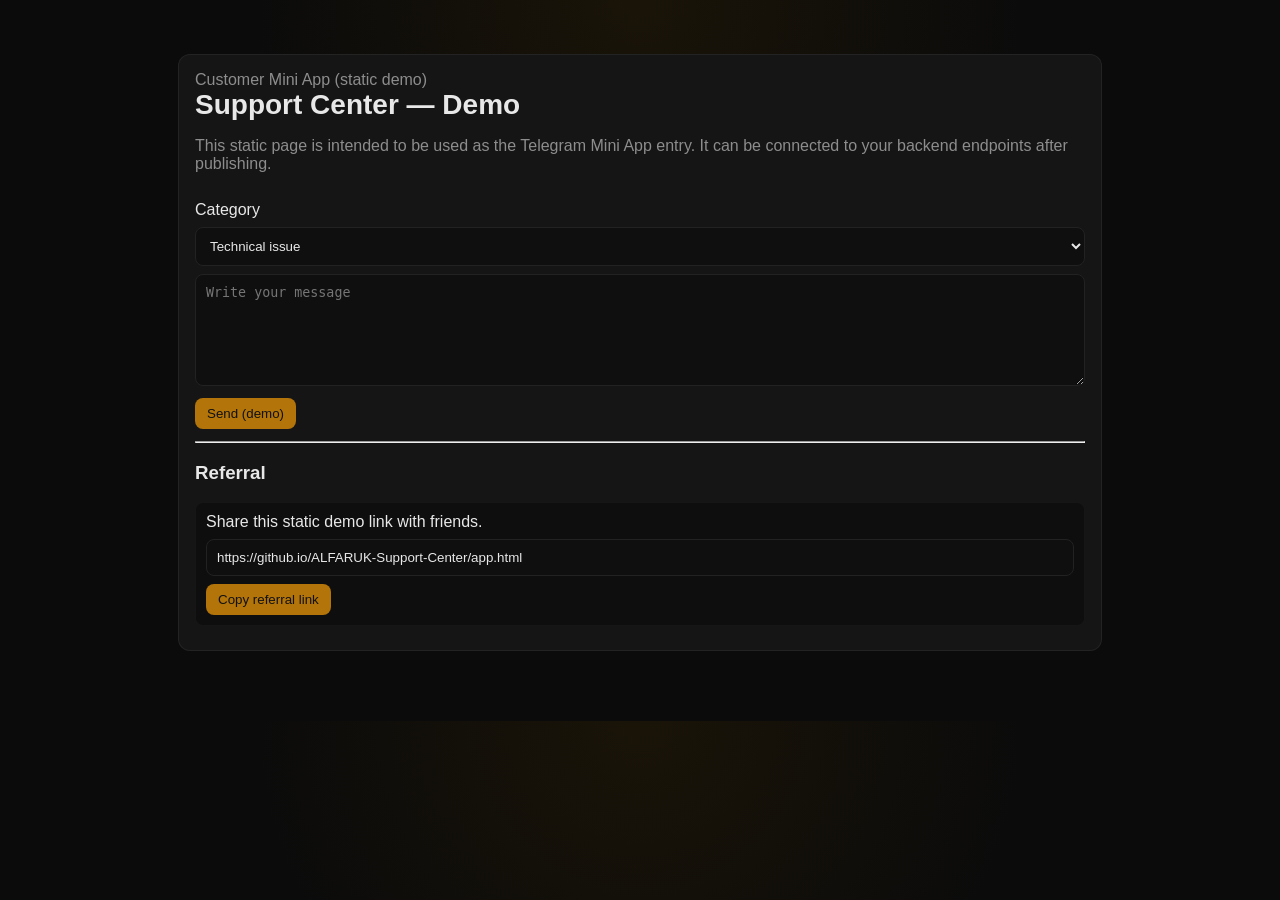
==== app.html @ af3d1cdc "Initial static site for ALFARUK Support Center" ====
<!doctype html>
<html lang="en">
<head>
  <meta charset="utf-8">
  <meta name="viewport" content="width=device-width,initial-scale=1" />
  <title>ALFARUK Support — Mini App</title>
  <link rel="stylesheet" href="styles.css">
</head>
<body>
  <main class="wrap">
    <div class="panel">
      <div class="soft">Customer Mini App (static demo)</div>
      <h1>Support Center — Demo</h1>
      <p class="soft">This static page is intended to be used as the Telegram Mini App entry. It can be connected to your backend endpoints after publishing.</p>
      <div style="height:12px"></div>
      <label>Category</label>
      <div style="height:8px"></div>
      <select id="category" class="input">
        <option value="technical">Technical issue</option>
        <option value="general">General inquiry</option>
        <option value="feedback">Feedback</option>
      </select>
      <div style="height:8px"></div>
      <textarea id="message" placeholder="Write your message" rows="6"></textarea>
      <div style="height:8px"></div>
      <button class="btn" id="sendBtn">Send (demo)</button>
      <div id="result" class="soft" style="margin-top:12px"></div>
      <hr />
      <h3>Referral</h3>
      <div class="item">
        <div id="refText">Share this static demo link with friends.</div>
        <div style="height:8px"></div>
        <input id="refLink" class="input" value="https://github.io/ALFARUK-Support-Center/app.html" readonly />
        <div style="height:8px"></div>
        <button class="btn" id="copyRef">Copy referral link</button>
      </div>
    </div>
  </main>
  <script>
    document.getElementById('sendBtn').addEventListener('click', ()=>{
      const cat = document.getElementById('category').value;
      const msg = document.getElementById('message').value.trim();
      if(!msg){ document.getElementById('result').innerText='Please enter a message.'; return }
      // Demo behavior: show success and explain how to connect to backend
      document.getElementById('result').innerText = 'Demo sent. To enable real tickets, point this page to your backend /api/message endpoint.'
    })
    document.getElementById('copyRef').addEventListener('click', async ()=>{
      const v = document.getElementById('refLink').value;
      await navigator.clipboard.writeText(v);
      alert('Referral link copied');
    })
  </script>
</body>
</html>
---- styles.css ----
:root{--bg:#0b0b0b;--card:#151515;--primary:#b37409;--text:#e8e8e8;--muted:#8d8d8d}
*{box-sizing:border-box}body{margin:0;font-family:Inter,Arial,sans-serif;background:radial-gradient(circle at top,#1a1408,var(--bg) 40%);color:var(--text)}
.wrap{max-width:960px;margin:36px auto;padding:18px}
h1{font-size:28px;margin:0 0 8px}
.panel{background:var(--card);border:1px solid rgba(255,255,255,.06);border-radius:12px;padding:16px;margin-bottom:16px}
.btn{background:var(--primary);color:#111;padding:8px 12px;border-radius:8px;border:0;cursor:pointer}
.input,textarea{width:100%;padding:10px;border-radius:8px;border:1px solid #222;background:#0f0f0f;color:var(--text)}
.soft{color:var(--muted)}
.item{padding:10px;border:1px solid rgba(255,255,255,.03);border-radius:8px;background:#0e0e0e;margin-bottom:8px}
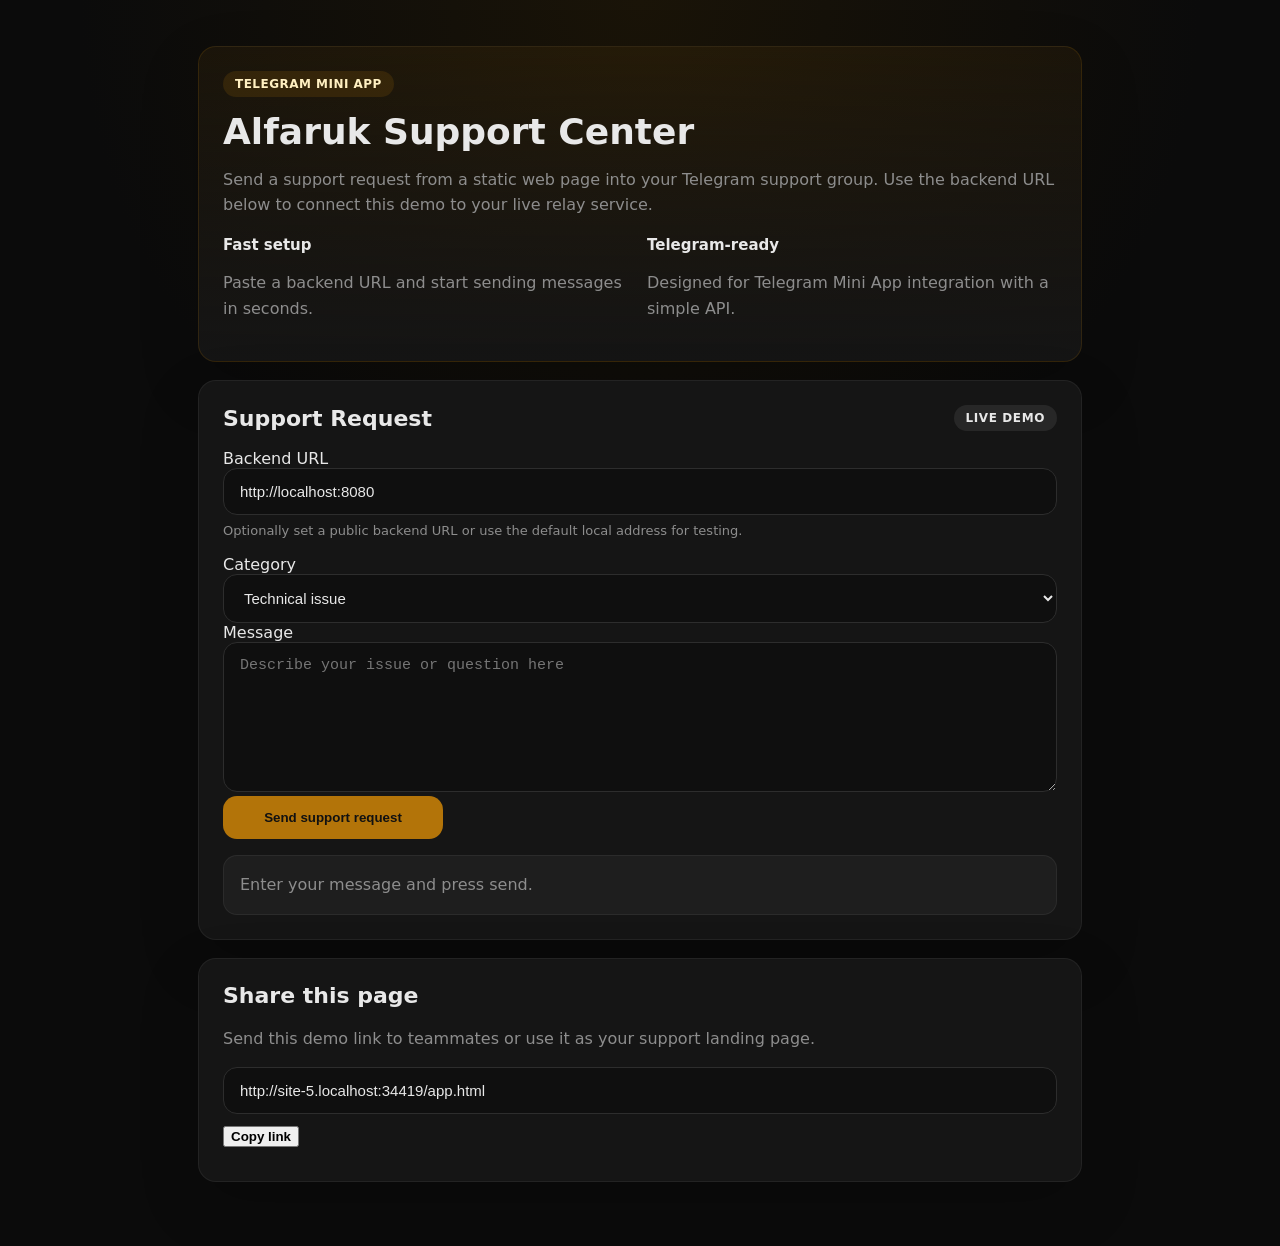
==== commit 22c95e16: "Enhance app.html UI/UX for the support mini app" ====
--- a/app.html
+++ b/app.html
@@ -8,47 +8,117 @@
 </head>
 <body>
   <main class="wrap">
-    <div class="panel">
-      <div class="soft">Customer Mini App (static demo)</div>
-      <h1>Support Center — Demo</h1>
-      <p class="soft">This static page is intended to be used as the Telegram Mini App entry. It can be connected to your backend endpoints after publishing.</p>
-      <div style="height:12px"></div>
-      <label>Category</label>
-      <div style="height:8px"></div>
+    <div class="panel hero-panel">
+      <span class="tag">Telegram Mini App</span>
+      <h1>Alfaruk Support Center</h1>
+      <p class="soft">Send a support request from a static web page into your Telegram support group. Use the backend URL below to connect this demo to your live relay service.</p>
+      <div class="info-grid">
+        <div>
+          <strong>Fast setup</strong>
+          <p class="soft">Paste a backend URL and start sending messages in seconds.</p>
+        </div>
+        <div>
+          <strong>Telegram-ready</strong>
+          <p class="soft">Designed for Telegram Mini App integration with a simple API.</p>
+        </div>
+      </div>
+    </div>
+
+    <div class="panel form-panel">
+      <div class="section-header">
+        <h2>Support Request</h2>
+        <span class="badge">Live demo</span>
+      </div>
+
+      <label for="backendInput">Backend URL</label>
+      <input id="backendInput" class="input" placeholder="https://your-backend.example" />
+      <p class="soft field-note">Optionally set a public backend URL or use the default local address for testing.</p>
+
+      <label for="category">Category</label>
       <select id="category" class="input">
-        <option value="technical">Technical issue</option>
-        <option value="general">General inquiry</option>
-        <option value="feedback">Feedback</option>
+        <option value="Technical Issue">Technical issue</option>
+        <option value="General Inquiry">General inquiry</option>
+        <option value="Feedback">Feedback</option>
       </select>
-      <div style="height:8px"></div>
-      <textarea id="message" placeholder="Write your message" rows="6"></textarea>
-      <div style="height:8px"></div>
-      <button class="btn" id="sendBtn">Send (demo)</button>
-      <div id="result" class="soft" style="margin-top:12px"></div>
-      <hr />
-      <h3>Referral</h3>
-      <div class="item">
-        <div id="refText">Share this static demo link with friends.</div>
-        <div style="height:8px"></div>
-        <input id="refLink" class="input" value="https://github.io/ALFARUK-Support-Center/app.html" readonly />
-        <div style="height:8px"></div>
-        <button class="btn" id="copyRef">Copy referral link</button>
+
+      <label for="message">Message</label>
+      <textarea id="message" placeholder="Describe your issue or question here" rows="6"></textarea>
+
+      <button class="btn action-btn" id="sendBtn">Send support request</button>
+      <div id="statusBox" class="status-box soft">Enter your message and press send.</div>
+    </div>
+
+    <div class="panel referral-panel">
+      <div class="section-header">
+        <h2>Share this page</h2>
       </div>
+      <p class="soft">Send this demo link to teammates or use it as your support landing page.</p>
+      <input id="refLink" class="input" readonly />
+      <button class="btn" id="copyRef">Copy link</button>
+      <div id="copyStatus" class="soft" style="margin-top:10px"></div>
     </div>
   </main>
   <script>
-    document.getElementById('sendBtn').addEventListener('click', ()=>{
+    const defaultBackend = (new URLSearchParams(window.location.search).get('backend')) || 'http://localhost:8080';
+    const backendInput = document.getElementById('backendInput');
+    const statusBox = document.getElementById('statusBox');
+    const copyStatus = document.getElementById('copyStatus');
+    const refLink = document.getElementById('refLink');
+
+    backendInput.value = defaultBackend;
+    refLink.value = window.location.href;
+
+    function getApiBase() {
+      const value = backendInput.value.trim();
+      return value ? value.replace(/\/$/, '') : defaultBackend;
+    }
+
+    function showStatus(message, isError = false) {
+      statusBox.textContent = message;
+      statusBox.classList.toggle('status-error', isError);
+    }
+
+    document.getElementById('sendBtn').addEventListener('click', async () => {
       const cat = document.getElementById('category').value;
       const msg = document.getElementById('message').value.trim();
-      if(!msg){ document.getElementById('result').innerText='Please enter a message.'; return }
-      // Demo behavior: show success and explain how to connect to backend
-      document.getElementById('result').innerText = 'Demo sent. To enable real tickets, point this page to your backend /api/message endpoint.'
-    })
-    document.getElementById('copyRef').addEventListener('click', async ()=>{
-      const v = document.getElementById('refLink').value;
-      await navigator.clipboard.writeText(v);
-      alert('Referral link copied');
-    })
+      if (!msg) {
+        showStatus('Please enter a message before sending.', true);
+        return;
+      }
+
+      showStatus('Sending your support request...', false);
+      const apiBase = getApiBase();
+
+      try {
+        const body = { user_id: 0, username: 'web', full_name: 'Web User', category: cat, message: msg };
+        const res = await fetch(`${apiBase}/api/ticket/submit`, {
+          method: 'POST',
+          headers: { 'Content-Type': 'application/json' },
+          body: JSON.stringify(body),
+        });
+        const data = await res.json();
+
+        if (!res.ok || data.status !== 'success') {
+          showStatus(data.error || 'Unable to send request. Check the backend URL and CORS.', true);
+          return;
+        }
+
+        showStatus('Message sent successfully. Check your Telegram support group for the reply.');
+        document.getElementById('message').value = '';
+      } catch (err) {
+        showStatus('Failed to send — confirm backend availability and CORS settings.', true);
+        console.error(err);
+      }
+    });
+
+    document.getElementById('copyRef').addEventListener('click', async () => {
+      try {
+        await navigator.clipboard.writeText(refLink.value);
+        copyStatus.textContent = 'Referral link copied to clipboard.';
+      } catch (err) {
+        copyStatus.textContent = 'Unable to copy automatically. Please copy manually.';
+      }
+    });
   </script>
 </body>
 </html>
--- a/styles.css
+++ b/styles.css
@@ -1,9 +1,33 @@
-:root{--bg:#0b0b0b;--card:#151515;--primary:#b37409;--text:#e8e8e8;--muted:#8d8d8d}
-*{box-sizing:border-box}body{margin:0;font-family:Inter,Arial,sans-serif;background:radial-gradient(circle at top,#1a1408,var(--bg) 40%);color:var(--text)}
-.wrap{max-width:960px;margin:36px auto;padding:18px}
-h1{font-size:28px;margin:0 0 8px}
-.panel{background:var(--card);border:1px solid rgba(255,255,255,.06);border-radius:12px;padding:16px;margin-bottom:16px}
-.btn{background:var(--primary);color:#111;padding:8px 12px;border-radius:8px;border:0;cursor:pointer}
-.input,textarea{width:100%;padding:10px;border-radius:8px;border:1px solid #222;background:#0f0f0f;color:var(--text)}
-.soft{color:var(--muted)}
-.item{padding:10px;border:1px solid rgba(255,255,255,.03);border-radius:8px;background:#0e0e0e;margin-bottom:8px}
+:root{
+  --bg:#0b0b0b;
+  --card:#151515;
+  --primary:#b37409;
+  --text:#e8e8e8;
+  --muted:#8d8d8d;
+  --border:#2d2d2d;
+  --accent:#fff0c2;
+}
+*{box-sizing:border-box}
+body{margin:0;font-family:Inter,system-ui,-apple-system,BlinkMacSystemFont,Segoe UI,Roboto,Arial,sans-serif;background:radial-gradient(circle at top,#1a1408,var(--bg) 40%);color:var(--text);min-height:100vh}
+.wrap{max-width:920px;margin:28px auto;padding:18px}
+.panel{background:var(--card);border:1px solid rgba(255,255,255,.06);border-radius:18px;padding:24px;margin-bottom:18px;box-shadow:0 22px 60px rgba(0,0,0,.18)}
+.hero-panel{border-color:rgba(179,116,9,.18);background:linear-gradient(180deg,rgba(179,116,9,.08),var(--card))}
+.tag{display:inline-flex;align-items:center;padding:6px 12px;border-radius:999px;background:rgba(179,116,9,.16);color:var(--accent);font-size:12px;font-weight:700;letter-spacing:.04em;text-transform:uppercase}
+h1{font-size:36px;margin:16px 0 10px;line-height:1.05}
+h2{font-size:22px;margin:0}
+.section-header{display:flex;align-items:center;justify-content:space-between;gap:12px;margin-bottom:18px}
+.badge{display:inline-flex;align-items:center;padding:6px 12px;border-radius:999px;background:rgba(255,255,255,.08);color:var(--text);font-size:12px;font-weight:700;text-transform:uppercase;letter-spacing:.05em}
+.info-grid{display:grid;grid-template-columns:repeat(auto-fit,minmax(220px,1fr));gap:14px;margin-top:18px}
+.info-grid strong{display:block;font-size:15px;margin-bottom:8px}
+.soft{color:var(--muted);line-height:1.6}
+.input,textarea{width:100%;padding:14px 16px;border-radius:14px;border:1px solid var(--border);background:#0f0f0f;color:var(--text);font-size:15px;outline:none}
+.input:focus,textarea:focus{border-color:rgba(179,116,9,.55);box-shadow:0 0 0 4px rgba(179,116,9,.12)}
+textarea{min-height:150px;resize:vertical}
+.btn{display:inline-flex;align-items:center;justify-content:center;gap:8px;font-weight:700;transition:filter .2s ease,transform .2s ease}
+.btn:hover{filter:brightness(1.05);transform:translateY(-1px)}
+.action-btn{background:var(--primary);color:#111;padding:14px 20px;border-radius:14px;border:0;cursor:pointer;min-width:220px}
+.status-box{margin-top:16px;padding:16px;border-radius:14px;background:rgba(255,255,255,.04);border:1px solid rgba(255,255,255,.06);min-height:52px;display:flex;align-items:center}
+.status-error{color:#ffb3b3;border-color:#ff6b6b;background:rgba(255,107,107,.08)}
+.field-note{font-size:13px;margin-top:6px;color:var(--muted)}
+.referral-panel input{margin-bottom:12px}
+@media (max-width:700px){.wrap{padding:14px}.panel{padding:18px}.info-grid{grid-template-columns:1fr}}
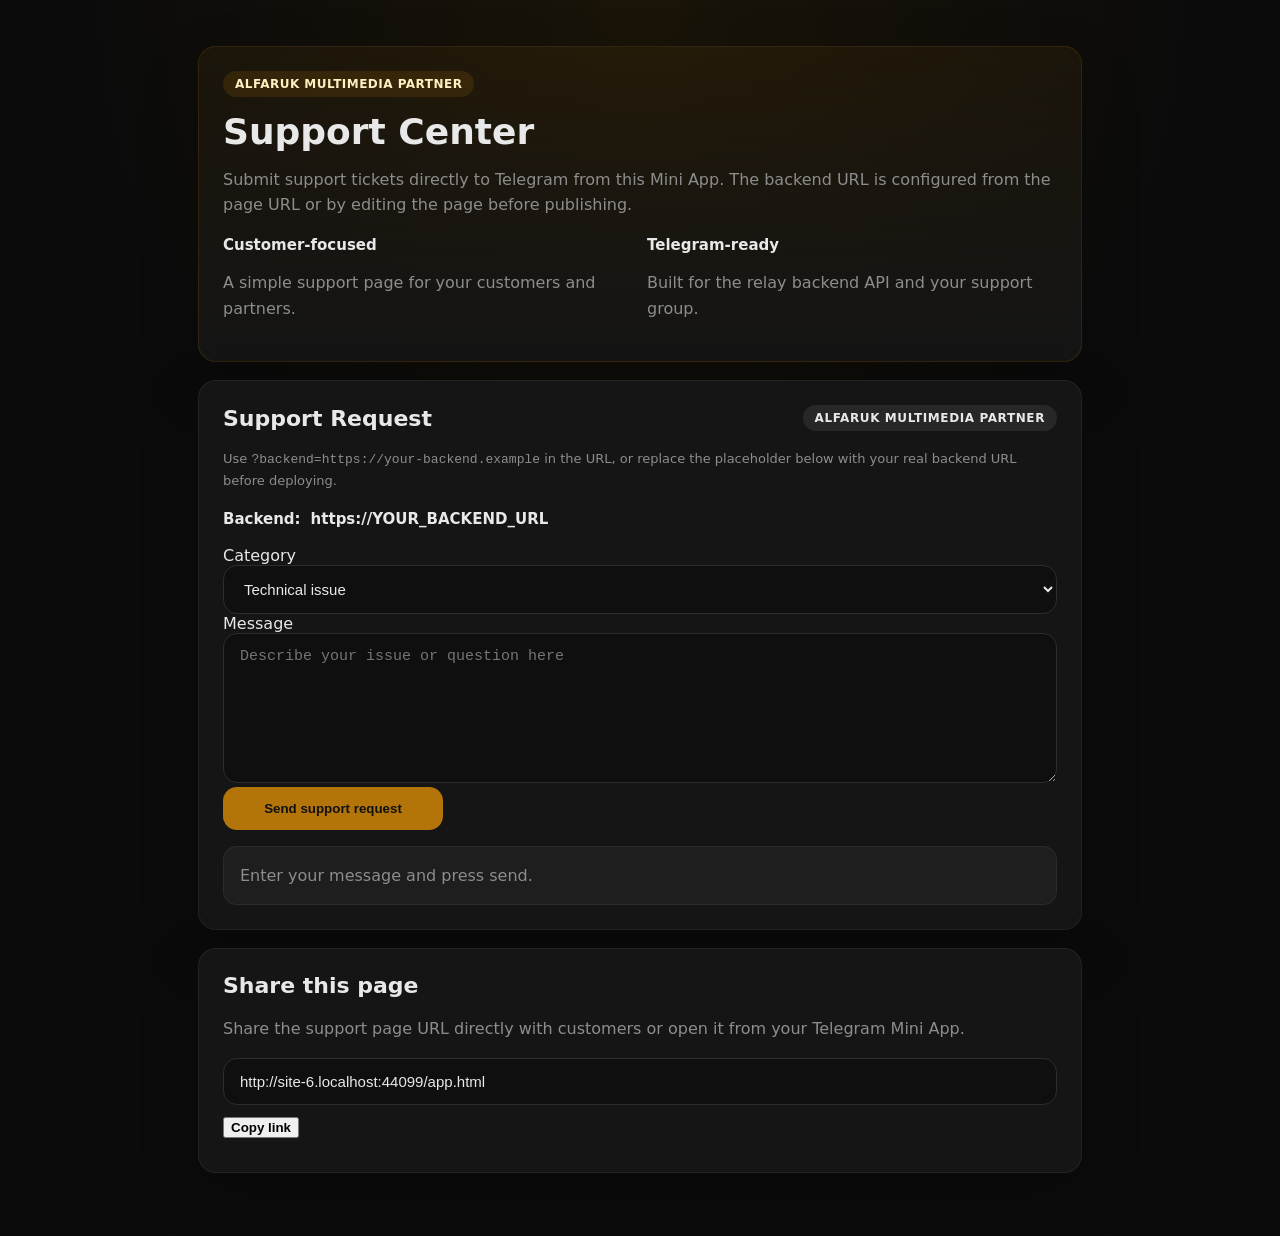
==== commit 6a08179e: "Make support page root index, remove backend input, simplify UI for Alfaruk Multimedia Partner" ====
--- a/app.html
+++ b/app.html
@@ -1,25 +1,25 @@
-<!doctype html>
+﻿<!doctype html>
 <html lang="en">
 <head>
   <meta charset="utf-8">
   <meta name="viewport" content="width=device-width,initial-scale=1" />
-  <title>ALFARUK Support — Mini App</title>
+  <title>Alfaruk Multimedia Partner Support</title>
   <link rel="stylesheet" href="styles.css">
 </head>
 <body>
   <main class="wrap">
     <div class="panel hero-panel">
-      <span class="tag">Telegram Mini App</span>
-      <h1>Alfaruk Support Center</h1>
-      <p class="soft">Send a support request from a static web page into your Telegram support group. Use the backend URL below to connect this demo to your live relay service.</p>
+      <span class="tag">Alfaruk Multimedia Partner</span>
+      <h1>Support Center</h1>
+      <p class="soft">Submit support tickets directly to Telegram from this Mini App. The backend URL is configured from the page URL or by editing the page before publishing.</p>
       <div class="info-grid">
         <div>
-          <strong>Fast setup</strong>
-          <p class="soft">Paste a backend URL and start sending messages in seconds.</p>
+          <strong>Customer-focused</strong>
+          <p class="soft">A simple support page for your customers and partners.</p>
         </div>
         <div>
           <strong>Telegram-ready</strong>
-          <p class="soft">Designed for Telegram Mini App integration with a simple API.</p>
+          <p class="soft">Built for the relay backend API and your support group.</p>
         </div>
       </div>
     </div>
@@ -27,12 +27,17 @@
     <div class="panel form-panel">
       <div class="section-header">
         <h2>Support Request</h2>
-        <span class="badge">Live demo</span>
+        <span class="badge">Alfaruk Multimedia Partner</span>
       </div>
 
-      <label for="backendInput">Backend URL</label>
-      <input id="backendInput" class="input" placeholder="https://your-backend.example" />
-      <p class="soft field-note">Optionally set a public backend URL or use the default local address for testing.</p>
+      <div class="field-note-block">
+        <p class="soft field-note">Use <code>?backend=https://your-backend.example</code> in the URL, or replace the placeholder below with your real backend URL before deploying.</p>
+      </div>
+
+      <div class="backend-info-row">
+        <strong>Backend:</strong>
+        <span id="backendInfo" class="backend-info"></span>
+      </div>
 
       <label for="category">Category</label>
       <select id="category" class="input">
@@ -52,26 +57,21 @@
       <div class="section-header">
         <h2>Share this page</h2>
       </div>
-      <p class="soft">Send this demo link to teammates or use it as your support landing page.</p>
+      <p class="soft">Share the support page URL directly with customers or open it from your Telegram Mini App.</p>
       <input id="refLink" class="input" readonly />
       <button class="btn" id="copyRef">Copy link</button>
       <div id="copyStatus" class="soft" style="margin-top:10px"></div>
     </div>
   </main>
   <script>
-    const defaultBackend = (new URLSearchParams(window.location.search).get('backend')) || 'http://localhost:8080';
-    const backendInput = document.getElementById('backendInput');
+    const DEFAULT_BACKEND = 'https://YOUR_BACKEND_URL';
+    const apiBase = (new URLSearchParams(window.location.search).get('backend') || DEFAULT_BACKEND).replace(/\/$/, '');
     const statusBox = document.getElementById('statusBox');
     const copyStatus = document.getElementById('copyStatus');
     const refLink = document.getElementById('refLink');
 
-    backendInput.value = defaultBackend;
+    document.getElementById('backendInfo').textContent = apiBase;
     refLink.value = window.location.href;
-
-    function getApiBase() {
-      const value = backendInput.value.trim();
-      return value ? value.replace(/\/$/, '') : defaultBackend;
-    }
 
     function showStatus(message, isError = false) {
       statusBox.textContent = message;
@@ -86,11 +86,21 @@
         return;
       }
 
+      if (apiBase.includes('YOUR_BACKEND_URL')) {
+        showStatus('Backend not configured. Add ?backend=https://your-backend.example or edit this page script.', true);
+        return;
+      }
+
       showStatus('Sending your support request...', false);
-      const apiBase = getApiBase();
 
       try {
-        const body = { user_id: 0, username: 'web', full_name: 'Web User', category: cat, message: msg };
+        const body = {
+          user_id: 0,
+          username: 'web',
+          full_name: 'Web User',
+          category: cat,
+          message: msg,
+        };
         const res = await fetch(`${apiBase}/api/ticket/submit`, {
           method: 'POST',
           headers: { 'Content-Type': 'application/json' },
@@ -99,7 +109,7 @@
         const data = await res.json();
 
         if (!res.ok || data.status !== 'success') {
-          showStatus(data.error || 'Unable to send request. Check the backend URL and CORS.', true);
+          showStatus(data.error || 'Unable to send request. Check backend configuration and CORS.', true);
           return;
         }
 
@@ -121,4 +131,4 @@
     });
   </script>
 </body>
-</html>+</html>
--- a/styles.css
+++ b/styles.css
@@ -29,5 +29,8 @@
 .status-box{margin-top:16px;padding:16px;border-radius:14px;background:rgba(255,255,255,.04);border:1px solid rgba(255,255,255,.06);min-height:52px;display:flex;align-items:center}
 .status-error{color:#ffb3b3;border-color:#ff6b6b;background:rgba(255,107,107,.08)}
 .field-note{font-size:13px;margin-top:6px;color:var(--muted)}
+.field-note-block{margin-bottom:18px}
+.backend-info-row{display:flex;align-items:center;gap:10px;margin-bottom:18px;font-size:15px}
+.backend-info{color:var(--text);font-weight:700}
 .referral-panel input{margin-bottom:12px}
-@media (max-width:700px){.wrap{padding:14px}.panel{padding:18px}.info-grid{grid-template-columns:1fr}}+@media (max-width:700px){.wrap{padding:14px}.panel{padding:18px}.info-grid{grid-template-columns:1fr}.backend-info-row{flex-direction:column;align-items:flex-start}}
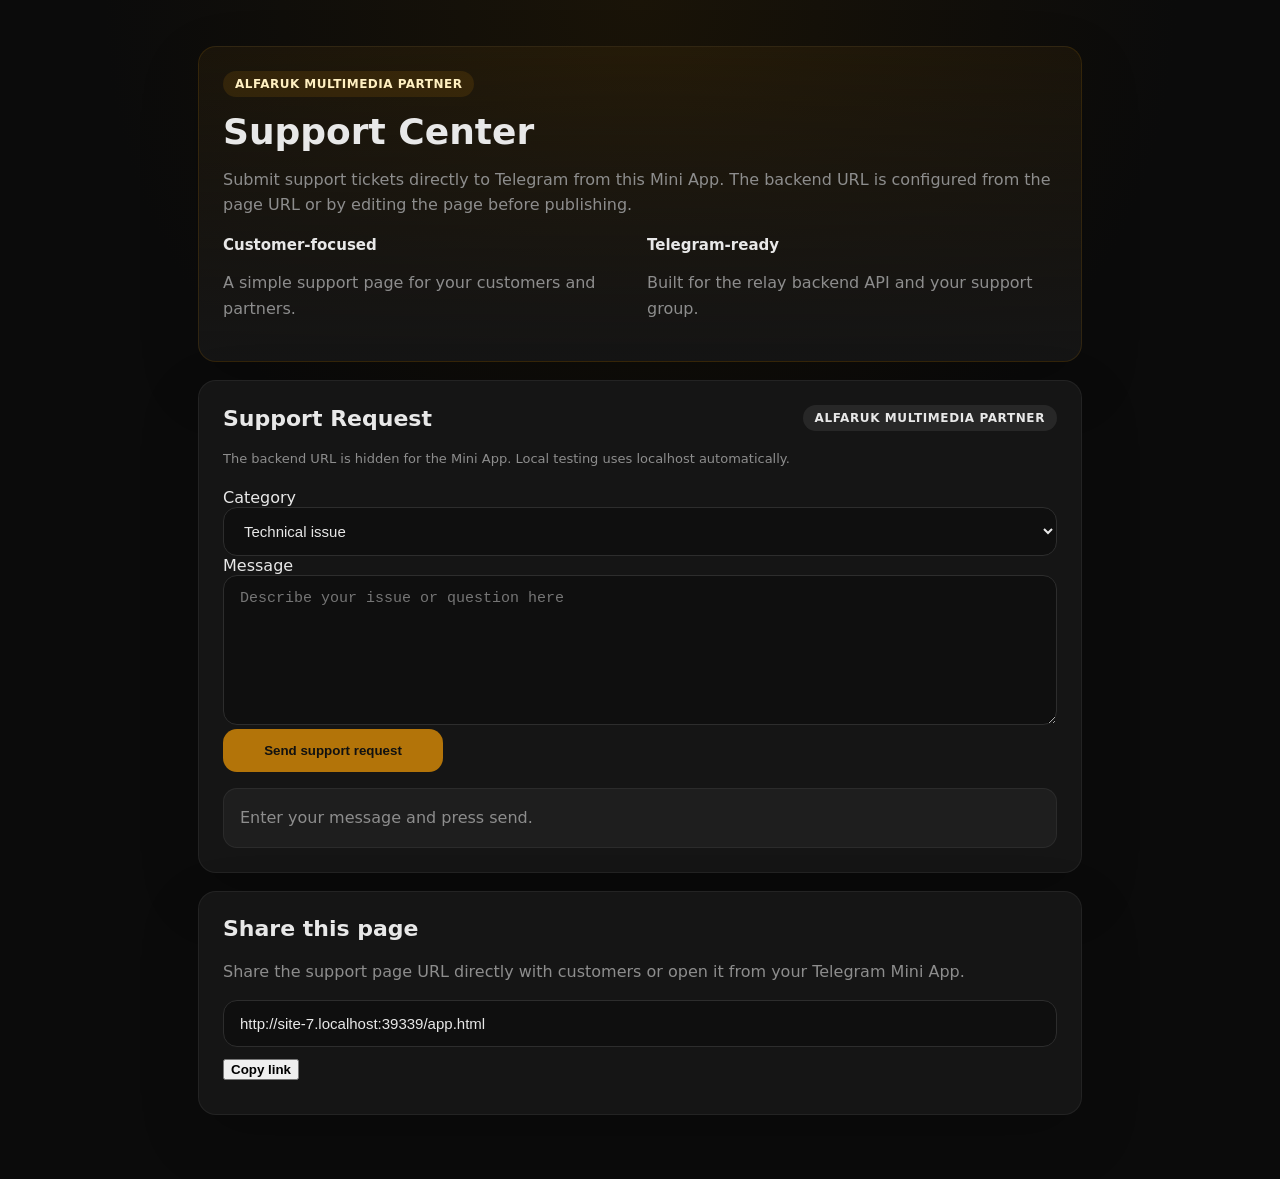
==== commit cc41051c: "Hide backend URL and auto-select local backend for mini app" ====
--- a/app.html
+++ b/app.html
@@ -31,12 +31,7 @@
       </div>
 
       <div class="field-note-block">
-        <p class="soft field-note">Use <code>?backend=https://your-backend.example</code> in the URL, or replace the placeholder below with your real backend URL before deploying.</p>
-      </div>
-
-      <div class="backend-info-row">
-        <strong>Backend:</strong>
-        <span id="backendInfo" class="backend-info"></span>
+        <p class="soft field-note">The backend URL is hidden for the Mini App. Local testing uses localhost automatically.</p>
       </div>
 
       <label for="category">Category</label>
@@ -64,13 +59,14 @@
     </div>
   </main>
   <script>
-    const DEFAULT_BACKEND = 'https://YOUR_BACKEND_URL';
+    const DEFAULT_BACKEND = (window.location.hostname === 'localhost' || window.location.hostname === '127.0.0.1')
+      ? 'http://localhost:8080'
+      : 'https://YOUR_PUBLIC_BACKEND_URL';
     const apiBase = (new URLSearchParams(window.location.search).get('backend') || DEFAULT_BACKEND).replace(/\/$/, '');
     const statusBox = document.getElementById('statusBox');
     const copyStatus = document.getElementById('copyStatus');
     const refLink = document.getElementById('refLink');
 
-    document.getElementById('backendInfo').textContent = apiBase;
     refLink.value = window.location.href;
 
     function showStatus(message, isError = false) {
